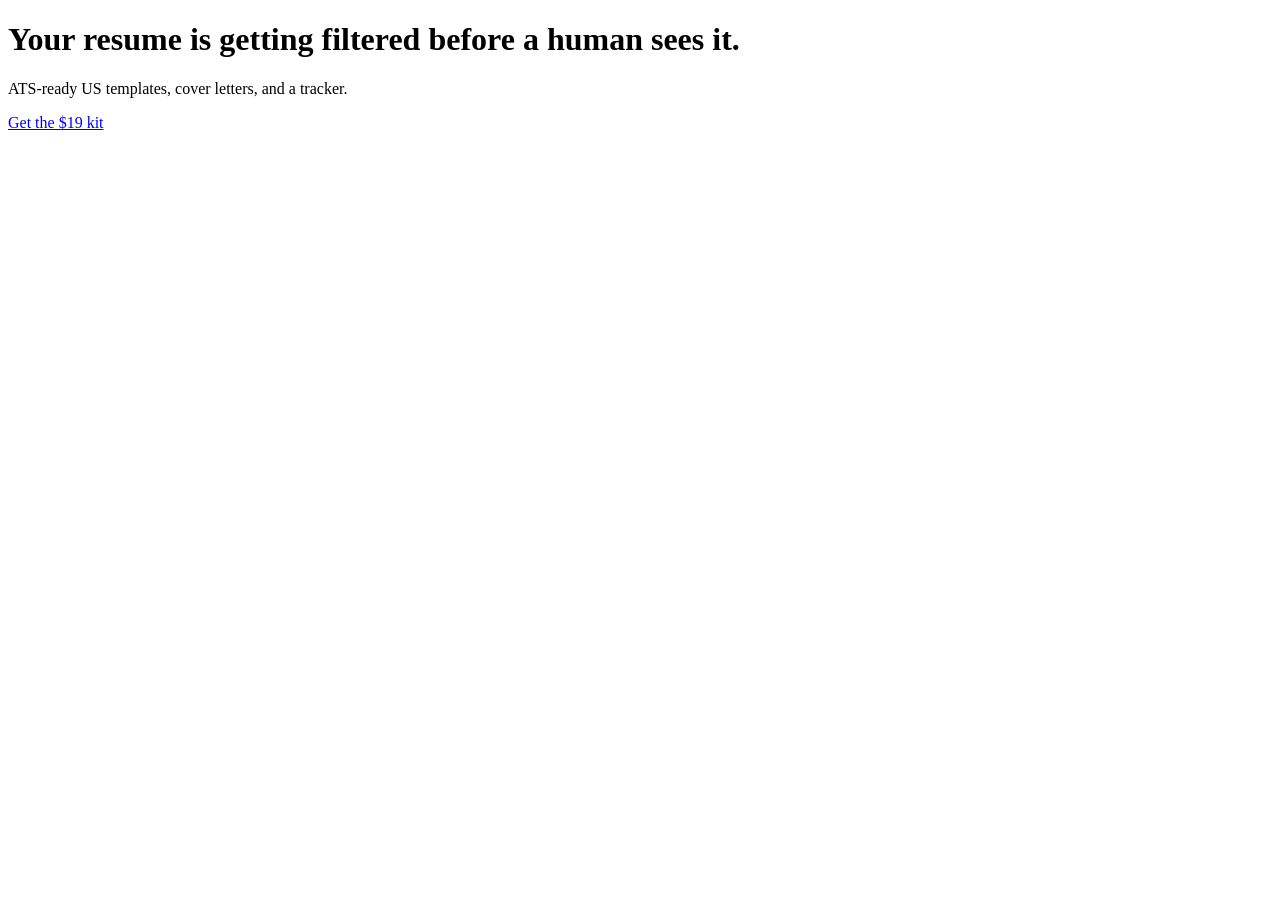
==== apps/web/index.html @ 5424f45d "feat: product scaffold for HireStack ATS kit" ====
<!DOCTYPE html>
<html lang="en">
<head>
  <meta charset="UTF-8" />
  <meta name="viewport" content="width=device-width, initial-scale=1" />
  <title>HireStack — ATS Resume Kit</title>
</head>
<body>
  <h1>Your resume is getting filtered before a human sees it.</h1>
  <p>ATS-ready US templates, cover letters, and a tracker.</p>
  <a href="#">Get the $19 kit</a>
</body>
</html>
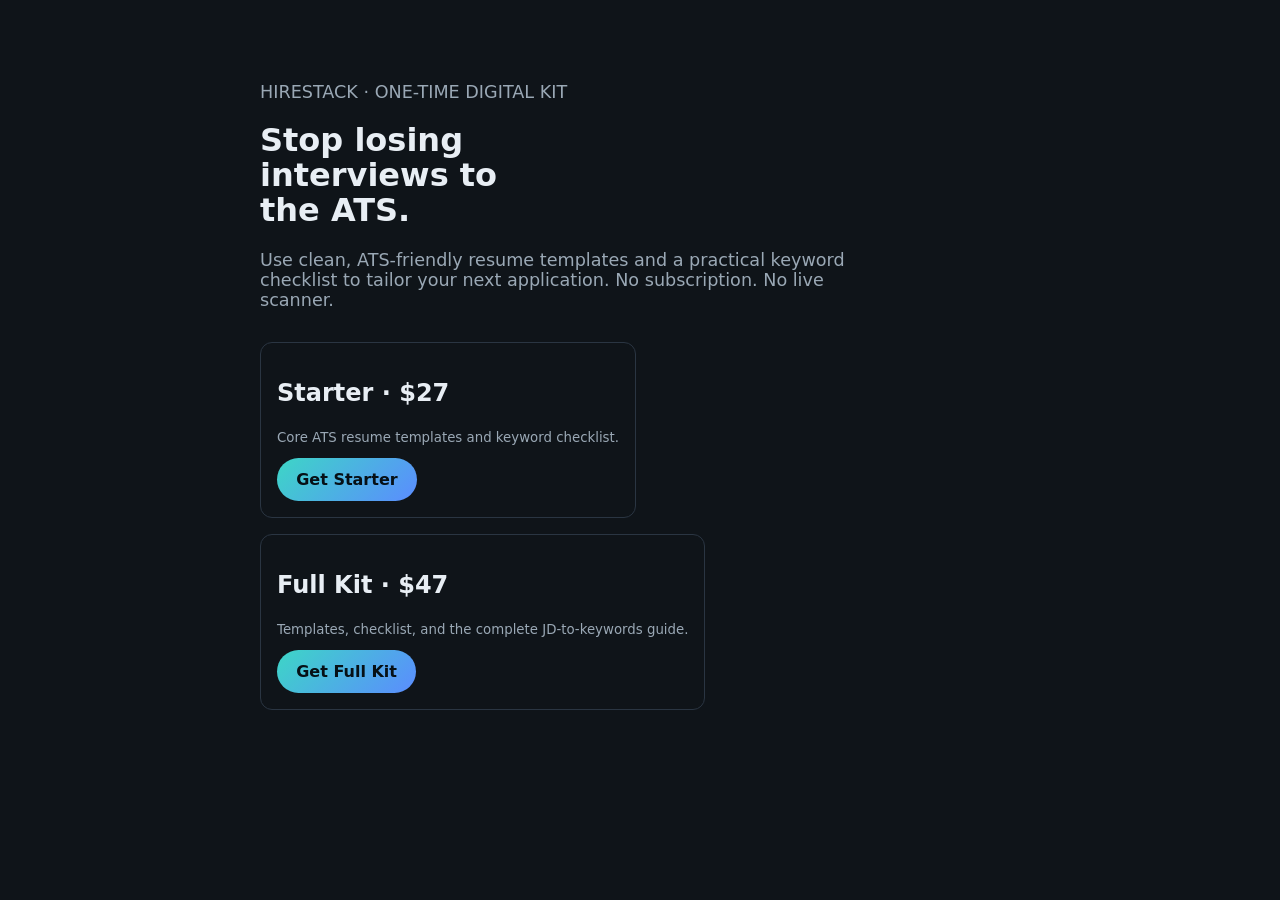
==== commit 44e00202: "feat: improve EN HireStack landing" ====
--- a/apps/web/index.html
+++ b/apps/web/index.html
@@ -4,10 +4,28 @@
   <meta charset="UTF-8" />
   <meta name="viewport" content="width=device-width, initial-scale=1" />
   <title>HireStack — ATS Resume Kit</title>
+  <meta name="description" content="ATS-friendly resume templates and a keyword checklist for your next application." />
+  <style>
+    :root { font-family: system-ui, sans-serif; color: #e8eef4; background: #0f1419; }
+    body { margin: 0; }
+    main { max-width: 760px; margin: 0 auto; padding: 4rem 1.25rem; }
+    h1 { line-height: 1.1; max-width: 13ch; }
+    p { color: #9aa8b5; font-size: 1.1rem; max-width: 55ch; }
+    .offers { display: flex; gap: 1rem; flex-wrap: wrap; margin-top: 2rem; }
+    .card { border: 1px solid #2a3542; border-radius: 12px; padding: 1rem; min-width: 220px; }
+    .cta { display: inline-block; margin-top: .75rem; padding: .75rem 1.2rem; border-radius: 999px; background: linear-gradient(135deg, #3dd6c6, #5b8cff); color: #061016; font-weight: 700; text-decoration: none; }
+    small { color: #9aa8b5; }
+  </style>
 </head>
 <body>
-  <h1>Your resume is getting filtered before a human sees it.</h1>
-  <p>ATS-ready US templates, cover letters, and a tracker.</p>
-  <a href="#">Get the $19 kit</a>
+  <main>
+    <p>HIRESTACK · ONE-TIME DIGITAL KIT</p>
+    <h1>Stop losing interviews to the ATS.</h1>
+    <p>Use clean, ATS-friendly resume templates and a practical keyword checklist to tailor your next application. No subscription. No live scanner.</p>
+    <section class="offers" aria-label="HireStack kit options">
+      <article class="card"><h2>Starter · $27</h2><small>Core ATS resume templates and keyword checklist.</small><br /><a class="cta" href="#checkout">Get Starter</a></article>
+      <article class="card"><h2>Full Kit · $47</h2><small>Templates, checklist, and the complete JD-to-keywords guide.</small><br /><a class="cta" href="#checkout">Get Full Kit</a></article>
+    </section>
+  </main>
 </body>
 </html>
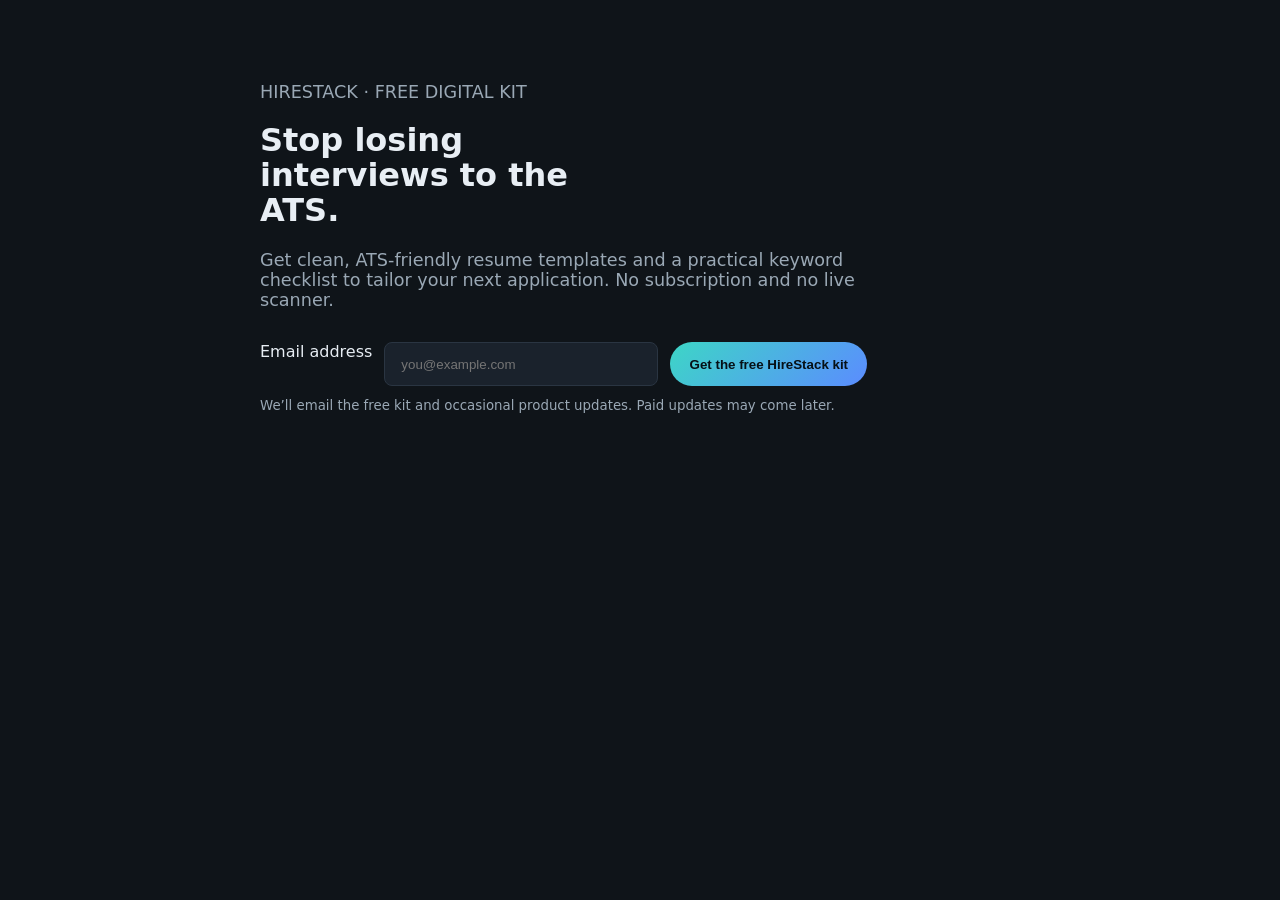
==== commit d4130f09: "feat: make HireStack kit free with email capture" ====
--- a/apps/web/index.html
+++ b/apps/web/index.html
@@ -3,29 +3,31 @@
 <head>
   <meta charset="UTF-8" />
   <meta name="viewport" content="width=device-width, initial-scale=1" />
-  <title>HireStack — ATS Resume Kit</title>
-  <meta name="description" content="ATS-friendly resume templates and a keyword checklist for your next application." />
+  <title>HireStack — Free ATS Resume Kit</title>
+  <meta name="description" content="Get the free HireStack ATS resume kit with templates and a practical keyword checklist." />
   <style>
     :root { font-family: system-ui, sans-serif; color: #e8eef4; background: #0f1419; }
     body { margin: 0; }
     main { max-width: 760px; margin: 0 auto; padding: 4rem 1.25rem; }
-    h1 { line-height: 1.1; max-width: 13ch; }
+    h1 { line-height: 1.1; max-width: 14ch; }
     p { color: #9aa8b5; font-size: 1.1rem; max-width: 55ch; }
-    .offers { display: flex; gap: 1rem; flex-wrap: wrap; margin-top: 2rem; }
-    .card { border: 1px solid #2a3542; border-radius: 12px; padding: 1rem; min-width: 220px; }
-    .cta { display: inline-block; margin-top: .75rem; padding: .75rem 1.2rem; border-radius: 999px; background: linear-gradient(135deg, #3dd6c6, #5b8cff); color: #061016; font-weight: 700; text-decoration: none; }
-    small { color: #9aa8b5; }
+    form { display: flex; gap: .75rem; flex-wrap: wrap; margin-top: 2rem; }
+    input { padding: .85rem 1rem; border-radius: 8px; border: 1px solid #2a3542; background: #1a222c; color: #e8eef4; min-width: 240px; }
+    button { padding: .85rem 1.2rem; border: 0; border-radius: 999px; background: linear-gradient(135deg, #3dd6c6, #5b8cff); color: #061016; font-weight: 700; cursor: pointer; }
+    small { color: #9aa8b5; display: block; margin-top: .75rem; }
   </style>
 </head>
 <body>
   <main>
-    <p>HIRESTACK · ONE-TIME DIGITAL KIT</p>
+    <p>HIRESTACK · FREE DIGITAL KIT</p>
     <h1>Stop losing interviews to the ATS.</h1>
-    <p>Use clean, ATS-friendly resume templates and a practical keyword checklist to tailor your next application. No subscription. No live scanner.</p>
-    <section class="offers" aria-label="HireStack kit options">
-      <article class="card"><h2>Starter · $27</h2><small>Core ATS resume templates and keyword checklist.</small><br /><a class="cta" href="#checkout">Get Starter</a></article>
-      <article class="card"><h2>Full Kit · $47</h2><small>Templates, checklist, and the complete JD-to-keywords guide.</small><br /><a class="cta" href="#checkout">Get Full Kit</a></article>
-    </section>
+    <p>Get clean, ATS-friendly resume templates and a practical keyword checklist to tailor your next application. No subscription and no live scanner.</p>
+    <form action="https://formspree.io/f/your-form-id" method="POST">
+      <label for="email" class="sr-only">Email address</label>
+      <input id="email" name="email" type="email" placeholder="you@example.com" autocomplete="email" required />
+      <button type="submit">Get the free HireStack kit</button>
+    </form>
+    <small>We’ll email the free kit and occasional product updates. Paid updates may come later.</small>
   </main>
 </body>
 </html>
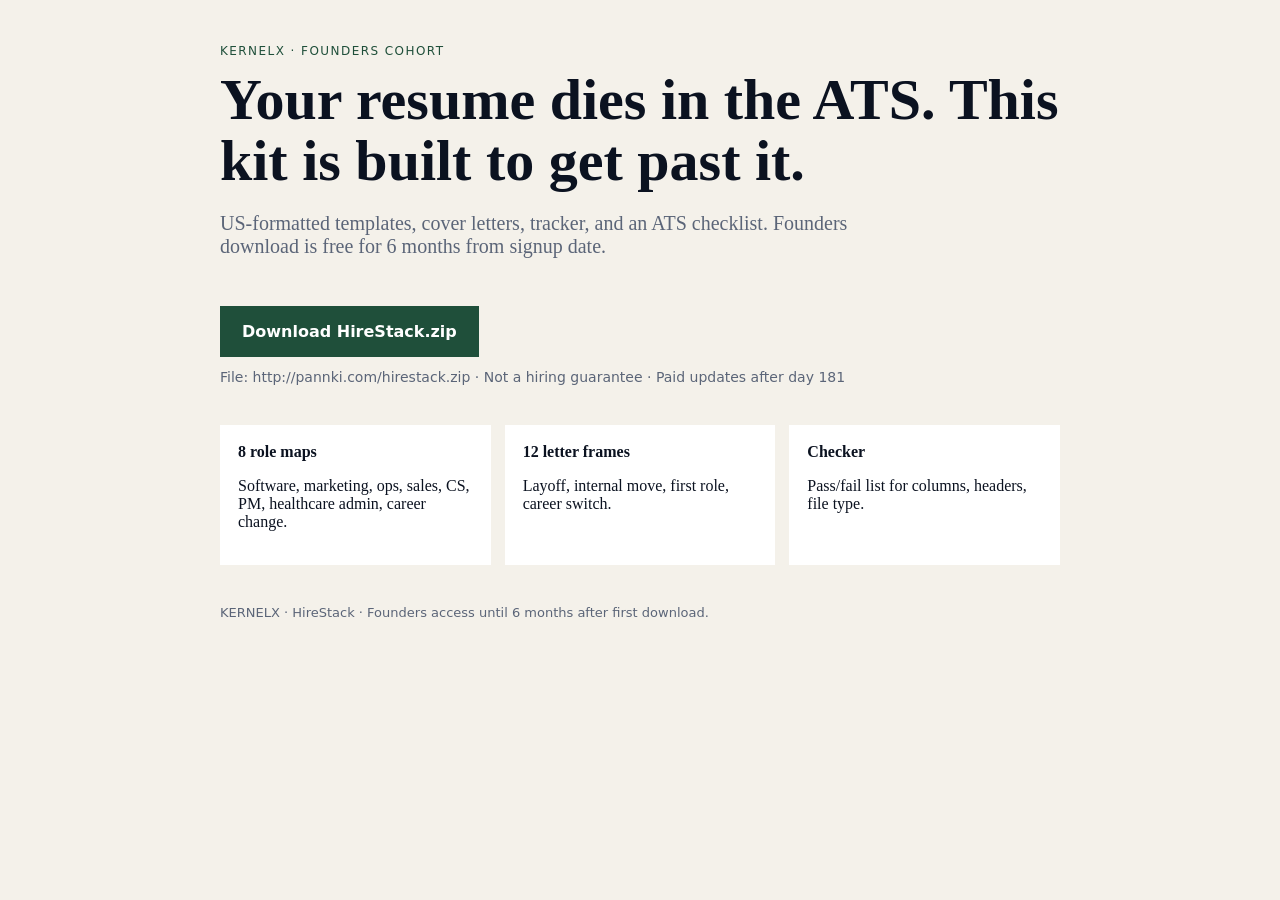
==== commit 8c807c90: "feat: founders landing with pannki.com zip download" ====
--- a/apps/web/index.html
+++ b/apps/web/index.html
@@ -3,31 +3,36 @@
 <head>
   <meta charset="UTF-8" />
   <meta name="viewport" content="width=device-width, initial-scale=1" />
-  <title>HireStack — Free ATS Resume Kit</title>
-  <meta name="description" content="Get the free HireStack ATS resume kit with templates and a practical keyword checklist." />
+  <title>HireStack — ATS Resume Kit (Founders download)</title>
+  <meta name="description" content="ATS-ready US resume kit. Founders access: free download for 6 months." />
   <style>
-    :root { font-family: system-ui, sans-serif; color: #e8eef4; background: #0f1419; }
-    body { margin: 0; }
-    main { max-width: 760px; margin: 0 auto; padding: 4rem 1.25rem; }
-    h1 { line-height: 1.1; max-width: 14ch; }
-    p { color: #9aa8b5; font-size: 1.1rem; max-width: 55ch; }
-    form { display: flex; gap: .75rem; flex-wrap: wrap; margin-top: 2rem; }
-    input { padding: .85rem 1rem; border-radius: 8px; border: 1px solid #2a3542; background: #1a222c; color: #e8eef4; min-width: 240px; }
-    button { padding: .85rem 1.2rem; border: 0; border-radius: 999px; background: linear-gradient(135deg, #3dd6c6, #5b8cff); color: #061016; font-weight: 700; cursor: pointer; }
-    small { color: #9aa8b5; display: block; margin-top: .75rem; }
+    :root { --ink:#0b1220; --muted:#5b6578; --bg:#f4f1ea; --card:#fff; --acc:#1f4f3a; }
+    * { box-sizing:border-box }
+    body { margin:0; font-family:Georgia,Times,serif; background:var(--bg); color:var(--ink); }
+    .wrap { max-width:880px; margin:0 auto; padding:32px 20px 80px; }
+    .eyebrow { letter-spacing:.12em; text-transform:uppercase; font-size:12px; font-family:system-ui,sans-serif; color:var(--acc); }
+    h1 { font-size:clamp(34px,6vw,58px); line-height:1.05; margin:12px 0 16px; }
+    .sub { font-size:20px; color:var(--muted); max-width:640px; }
+    .cta { display:inline-block; margin-top:28px; background:var(--acc); color:#fff; text-decoration:none; padding:16px 22px; font-family:system-ui,sans-serif; font-weight:700; }
+    .note { margin-top:12px; font-size:14px; font-family:system-ui,sans-serif; color:var(--muted); }
+    .grid { display:grid; gap:14px; grid-template-columns:repeat(auto-fit,minmax(200px,1fr)); margin:40px 0; }
+    .card { background:var(--card); padding:18px; }
+    footer { font-family:system-ui,sans-serif; font-size:13px; color:var(--muted); }
   </style>
 </head>
 <body>
-  <main>
-    <p>HIRESTACK · FREE DIGITAL KIT</p>
-    <h1>Stop losing interviews to the ATS.</h1>
-    <p>Get clean, ATS-friendly resume templates and a practical keyword checklist to tailor your next application. No subscription and no live scanner.</p>
-    <form action="https://formspree.io/f/your-form-id" method="POST">
-      <label for="email" class="sr-only">Email address</label>
-      <input id="email" name="email" type="email" placeholder="you@example.com" autocomplete="email" required />
-      <button type="submit">Get the free HireStack kit</button>
-    </form>
-    <small>We’ll email the free kit and occasional product updates. Paid updates may come later.</small>
-  </main>
+  <div class="wrap">
+    <p class="eyebrow">KERNELX · Founders cohort</p>
+    <h1>Your resume dies in the ATS. This kit is built to get past it.</h1>
+    <p class="sub">US-formatted templates, cover letters, tracker, and an ATS checklist. Founders download is free for 6 months from signup date.</p>
+    <a class="cta" href="http://pannki.com/hirestack.zip">Download HireStack.zip</a>
+    <p class="note">File: http://pannki.com/hirestack.zip · Not a hiring guarantee · Paid updates after day 181</p>
+    <div class="grid">
+      <div class="card"><strong>8 role maps</strong><p>Software, marketing, ops, sales, CS, PM, healthcare admin, career change.</p></div>
+      <div class="card"><strong>12 letter frames</strong><p>Layoff, internal move, first role, career switch.</p></div>
+      <div class="card"><strong>Checker</strong><p>Pass/fail list for columns, headers, file type.</p></div>
+    </div>
+    <footer>KERNELX · HireStack · Founders access until 6 months after first download.</footer>
+  </div>
 </body>
 </html>
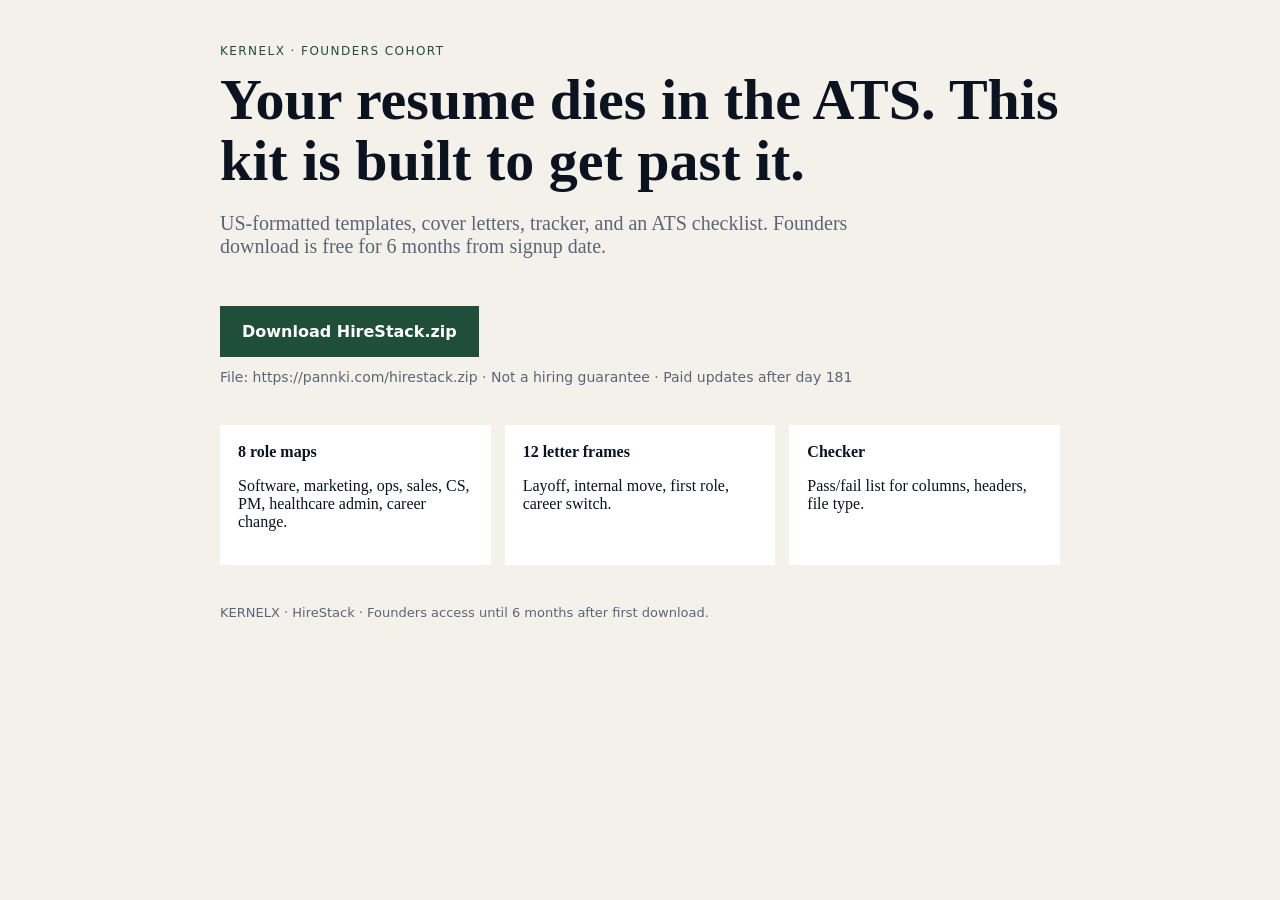
==== commit f85a9bd9: "fix: https download links + founders README block" ====
--- a/apps/web/index.html
+++ b/apps/web/index.html
@@ -25,8 +25,8 @@
     <p class="eyebrow">KERNELX · Founders cohort</p>
     <h1>Your resume dies in the ATS. This kit is built to get past it.</h1>
     <p class="sub">US-formatted templates, cover letters, tracker, and an ATS checklist. Founders download is free for 6 months from signup date.</p>
-    <a class="cta" href="http://pannki.com/hirestack.zip">Download HireStack.zip</a>
-    <p class="note">File: http://pannki.com/hirestack.zip · Not a hiring guarantee · Paid updates after day 181</p>
+    <a class="cta" href="https://pannki.com/hirestack.zip">Download HireStack.zip</a>
+    <p class="note">File: https://pannki.com/hirestack.zip · Not a hiring guarantee · Paid updates after day 181</p>
     <div class="grid">
       <div class="card"><strong>8 role maps</strong><p>Software, marketing, ops, sales, CS, PM, healthcare admin, career change.</p></div>
       <div class="card"><strong>12 letter frames</strong><p>Layoff, internal move, first role, career switch.</p></div>
